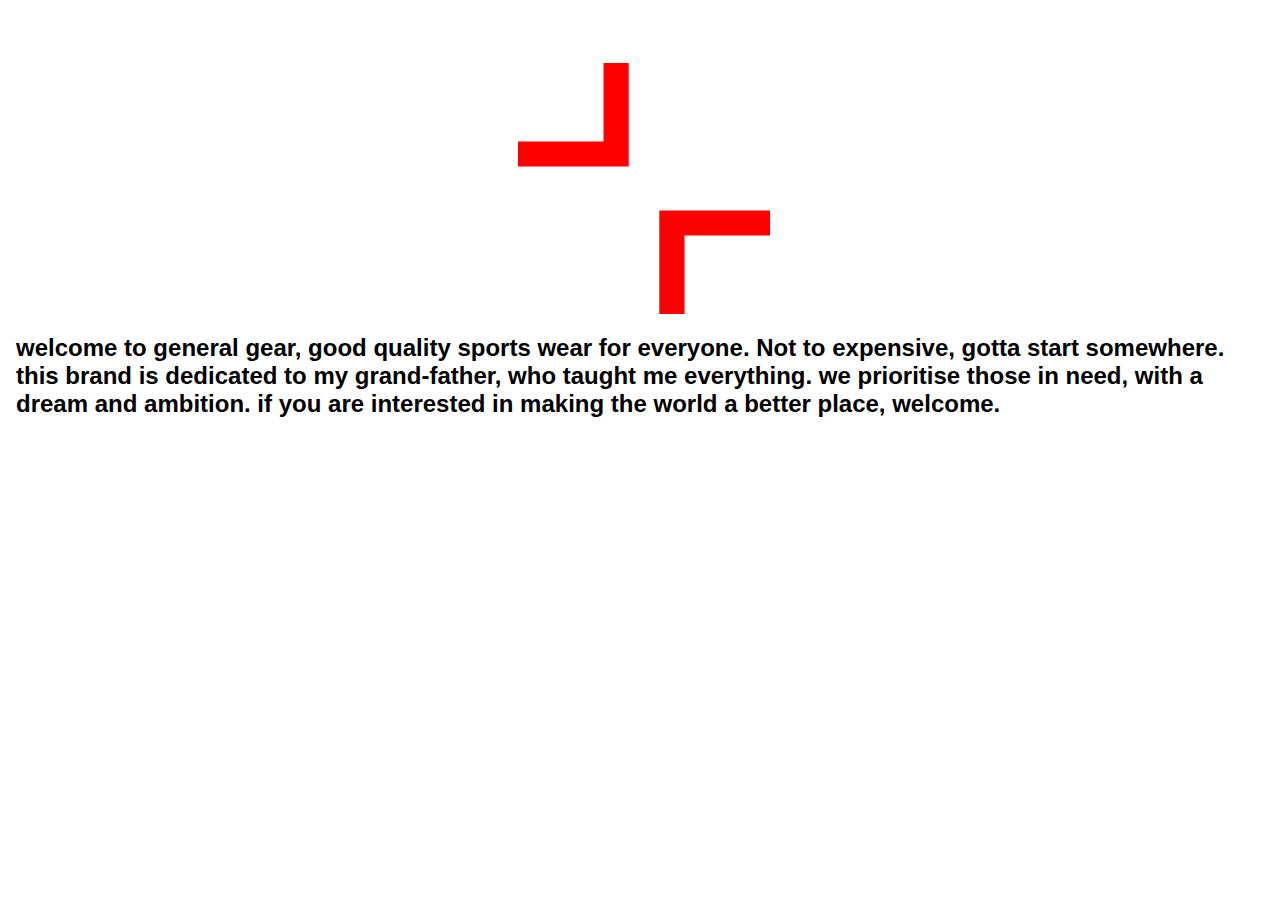
==== gg.html @ 935e2d96 "commit" ====
<!DOCTYPE html>
<html>
<head>
<title>GG</title>
<style>
    body {background-color: white ; font-family: Helvetica; margin-left: 1em;}
    p {color: white,; margin-left: 3em;}
    h1    {color: red; text-align: center ; font-size: 3em;}
    h1,p{ container: 56px;}
    img {   align:center}
    .center {
        display: block;
        margin-left: auto;
        margin-right: auto;
        margin-top: 5%;
        width: 20%;
    }
    
    h2 {
        font-size: 1.5em ;
        
    }

    </style>
</head>

<body>
    <img src="/img/logo.svg" alt="logo" class="center">

<!-- <h1>general gear</h1> -->
<h2>welcome to general gear, good quality sports wear for everyone. Not to expensive, gotta start somewhere.
this brand is dedicated to my grand-father, who taught me everything. we prioritise those in need, with a dream and ambition. if you are interested in making the world a better place, welcome.
<h2>
    <img src="/img/group.png" alt="">


</body>

</html>
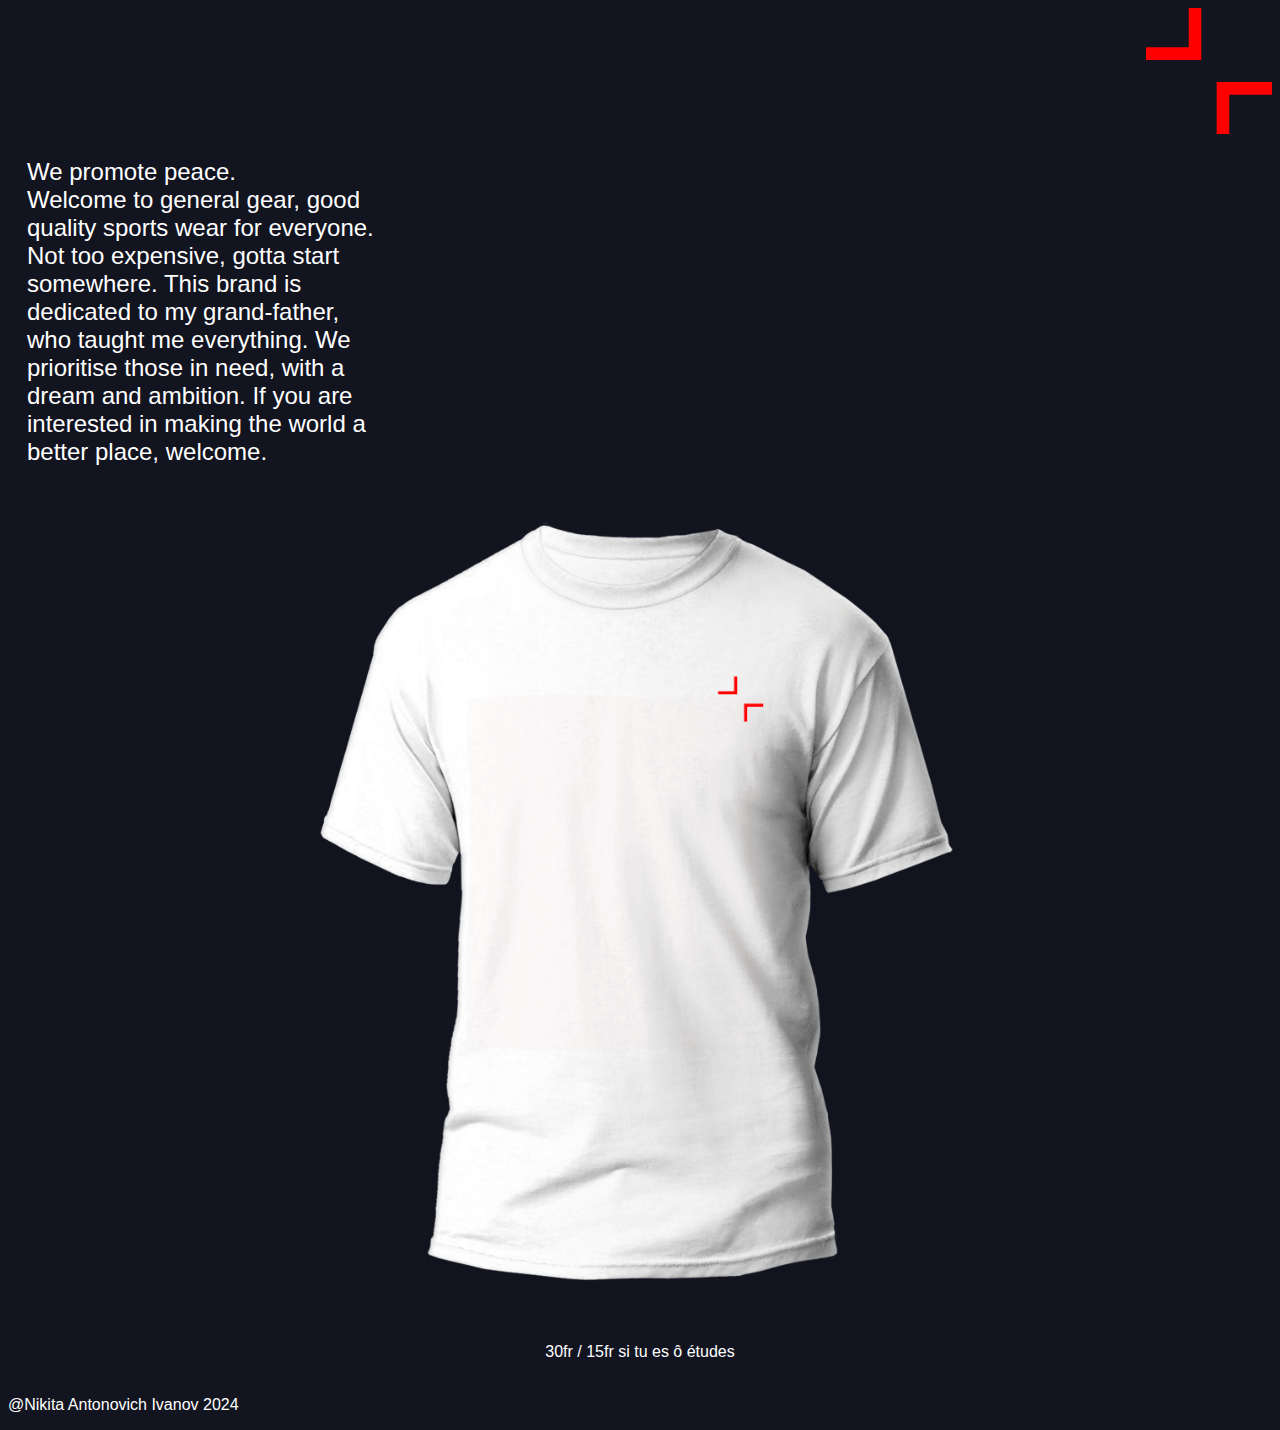
==== commit 64816aed: "commit" ====
--- a/gg.html
+++ b/gg.html
@@ -1,37 +1,68 @@
 <!DOCTYPE html>
 <html>
 <head>
-<title>GG</title>
-<style>
-    body {background-color: white ; font-family: Helvetica; margin-left: 1em;}
-    p {color: white,; margin-left: 3em;}
-    h1    {color: red; text-align: center ; font-size: 3em;}
-    h1,p{ container: 56px;}
-    img {   align:center}
-    .center {
-        display: block;
-        margin-left: auto;
-        margin-right: auto;
-        margin-top: 5%;
-        width: 20%;
-    }
-    
-    h2 {
-        font-size: 1.5em ;
-        
-    }
-
-    </style>
+<title>General Gear</title>
+  <link rel="stylesheet" href="style.css">
 </head>
 
 <body>
-    <img src="/img/logo.svg" alt="logo" class="center">
+    <div>
+    
+    <!-- <button onclick="myFunc()">
+        darkmode
+    </button>
 
-<!-- <h1>general gear</h1> -->
-<h2>welcome to general gear, good quality sports wear for everyone. Not to expensive, gotta start somewhere.
-this brand is dedicated to my grand-father, who taught me everything. we prioritise those in need, with a dream and ambition. if you are interested in making the world a better place, welcome.
+    <script>
+        let result = document.getElementById("GFG");
+ 
+        function changeColor(color) {
+            document.body.style.background = color;
+            document.body.style.fontcolor = 
+        }
+ 
+        function myFunc() {
+            changeColor('#121420');
+        }        
+    </script> -->
+
+<!-- LOGO -->
+<div id="logo">
+<img src="/img/logo.svg" alt="logo" class="center">
+<!-- <p id="header">General Gear</p> -->
+</div>
+</div>
+
+
+<!-- TEXT -->
+<div id="intro">
+<h2 class="intro">
+    We promote peace.
+    <br>
+    Welcome to general gear, good quality sports wear for everyone.
+    Not too expensive, gotta start somewhere. This brand is dedicated to my grand-father, who taught me everything. 
+    We prioritise those in need, with a dream and ambition. If you are interested in making the world a better place, welcome.
 <h2>
-    <img src="/img/group.png" alt="">
+</div>
+
+
+<!-- LSM COLLAB -->
+<!-- <img src="/img/lsm.jpg" alt="logo" class="lsm"> -->
+
+<div id="shirt">
+<img src="/img/shirt.png" alt="" id="sss">
+<p id="price">30fr / 15fr si tu es ô études</p>
+<!-- <a href="mailto:nikita.ivanovch1@gmail.com?subject:Order">now</a></p> -->
+<!-- <p id="price">limited to 100 t-shirts, order <a href="mailto:nikita.ivanovch1@gmail.com?subject= Order-InsertNameAndAdress">now</a></p> -->
+
+</div>
+
+<div id="copywrite">
+<p>@Nikita Antonovich Ivanov 2024</p>
+</div>
+
+<!-- <a href="instagram">
+    <img src="/img/darkmode.png" alt="HTML tutorial" style="width:42px;height:42px;">
+  </a> -->
 
 
 </body>
--- a/style.css
+++ b/style.css
@@ -0,0 +1,115 @@
+    body {
+        background-color: #121420 ; 
+        font-family: Helvetica; 
+        color:white;
+        };
+    p { 
+        margin-left: 3em
+    };
+    h1    {color: red; 
+           text-align: center ; 
+           font-size: 3em;}
+    
+    h1,p{ container: 56px};
+    img {   align:center};
+
+    h2 {
+        margin-top: 5%;
+        display: flex;
+        font-size: 1.5em;  
+        text-align: justify;   
+        display: flex;
+        font-size: 1.5em; 
+    }
+
+    a{
+        text-decoration: line-through;
+        color: red;
+    }
+    
+    .center {
+        display: auto;
+        margin-left: auto;
+        margin-right: auto;
+        /* margin-top: 5%; */
+        width: 10%;
+    }
+
+    #intro{
+        width: 30%;
+        display: flex;
+    }
+
+    
+
+
+    .intro{
+        font-weight: 200;
+        margin-left: 5%;
+    }
+
+    .lsm{
+        display: inline;
+        margin-left: 0;
+        margin-right: 0;
+        width: 100%;
+        
+    }
+
+    #shirt{
+        max-width: fit-content;
+        margin-left: auto;
+        margin-right: auto;
+        width: 100% ;
+    }
+
+    #price{
+        margin: auto;
+        width: 50%;
+        /* border: 3px solid green; */
+        padding: 10px;
+        text-align: center;
+    }
+
+    #copywrite{
+        display: auto;
+        margin-left: auto;
+        margin-right: auto;
+        margin-top: 2%;
+        /* width: 50%; */
+        
+    }
+
+    #logo{
+        text-align: right;
+        font-weight: 3em;
+    }
+
+    /* header */
+    #header{
+        font-size:60%;
+    }
+
+    #darkmode{
+        scale: 10%;
+    }
+
+    .button {
+        background-color: #04AA6D;
+        border: none;
+        color: white;
+        padding: 15px 32px;
+        text-align: center;
+        text-decoration: none;
+        display: inline-block;
+        font-size: 16px;
+        margin: 4px 2px;
+        cursor: pointer;
+      }
+
+    #sss{
+        width: 100%;
+    }
+
+
+
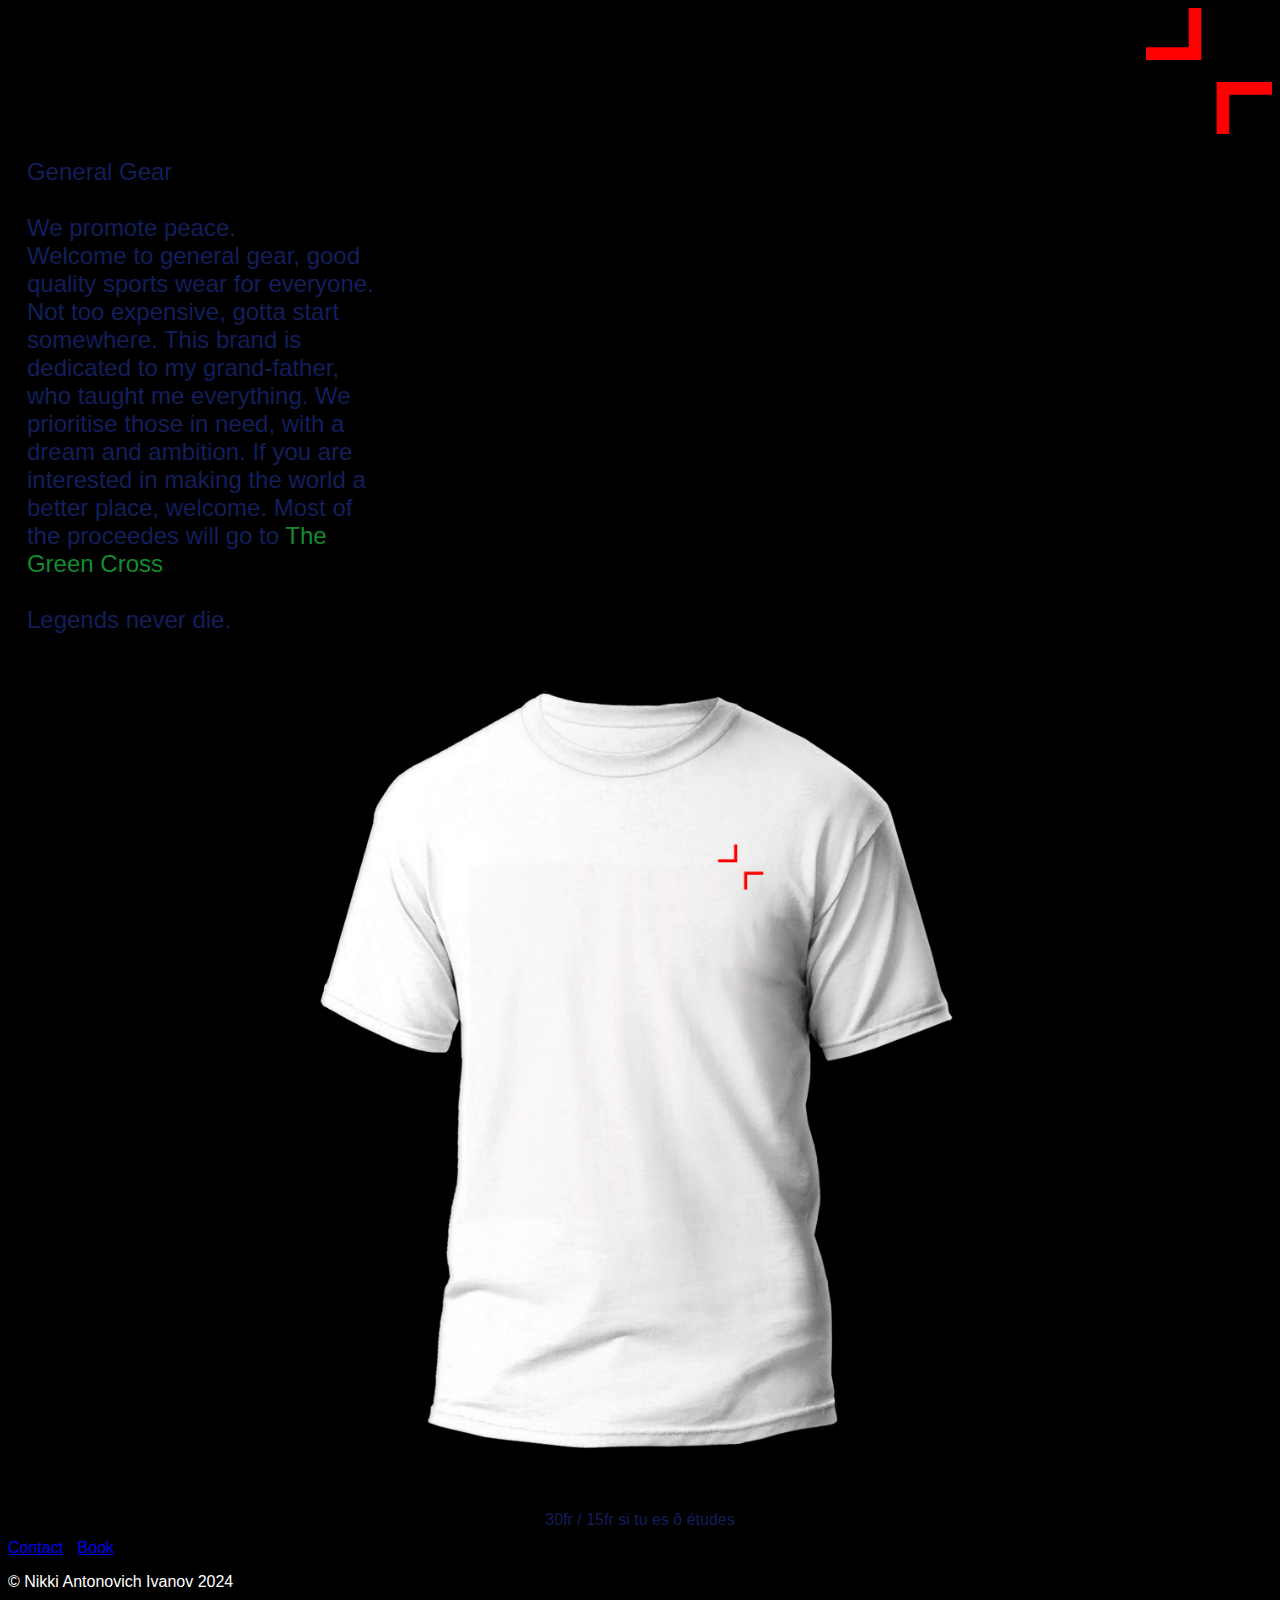
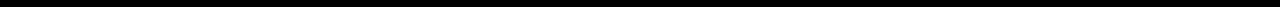
==== commit 441a74d4: "commit" ====
--- a/gg.html
+++ b/gg.html
@@ -36,12 +36,18 @@
 <!-- TEXT -->
 <div id="intro">
 <h2 class="intro">
+    <b>General Gear</b>
+    <br>
+    <br>
     We promote peace.
     <br>
     Welcome to general gear, good quality sports wear for everyone.
     Not too expensive, gotta start somewhere. This brand is dedicated to my grand-father, who taught me everything. 
-    We prioritise those in need, with a dream and ambition. If you are interested in making the world a better place, welcome.
-<h2>
+    We prioritise those in need, with a dream and ambition. If you are interested in making the world a better place, welcome. Most of the proceedes will go to <a style="color: rgb(20, 139, 47); text-decoration: none;" target="_blank" href="https://greencross.ch/en/">The Green Cross</a>
+    <br>
+    <br>
+    Legends never die. 
+    <h2>
 </div>
 
 
@@ -52,19 +58,15 @@
 <img src="/img/shirt.png" alt="" id="sss">
 <p id="price">30fr / 15fr si tu es ô études</p>
 <!-- <a href="mailto:nikita.ivanovch1@gmail.com?subject:Order">now</a></p> -->
-<!-- <p id="price">limited to 100 t-shirts, order <a href="mailto:nikita.ivanovch1@gmail.com?subject= Order-InsertNameAndAdress">now</a></p> -->
-
+<!-- <p id="price">order<a href="mailto:generalgear@ik.me?subject= Order-InsertNameAndAdress">/p></a>< -->
+<a href="https://www.youtube.com/watch?v=dQw4w9WgXcQ">Contact<a>
+<a href="https://www.mediafire.com/file/kbapbvj7nhpiahh/V_FOR_VENDETTA.pdf/file" id="price" target="_blank">Book</a>
 </div>
 
-<div id="copywrite">
-<p>@Nikita Antonovich Ivanov 2024</p>
+<div id="copywright">
+<p style="color: white; flex: auto;"> © Nikki Antonovich Ivanov 2024</p>
+<!-- Legends never die -->
 </div>
-
-<!-- <a href="instagram">
-    <img src="/img/darkmode.png" alt="HTML tutorial" style="width:42px;height:42px;">
-  </a> -->
-
-
 </body>
 
 </html>--- a/style.css
+++ b/style.css
@@ -1,7 +1,7 @@
     body {
-        background-color: #121420 ; 
+        background-color: #000000 ; 
         font-family: Helvetica; 
-        color:white;
+        color:rgb(18, 31, 91);
         };
     p { 
         margin-left: 3em
@@ -23,8 +23,8 @@
     }
 
     a{
-        text-decoration: line-through;
-        color: red;
+        /* text-decoration: line-through; */
+        /* color: red; */
     }
     
     .center {
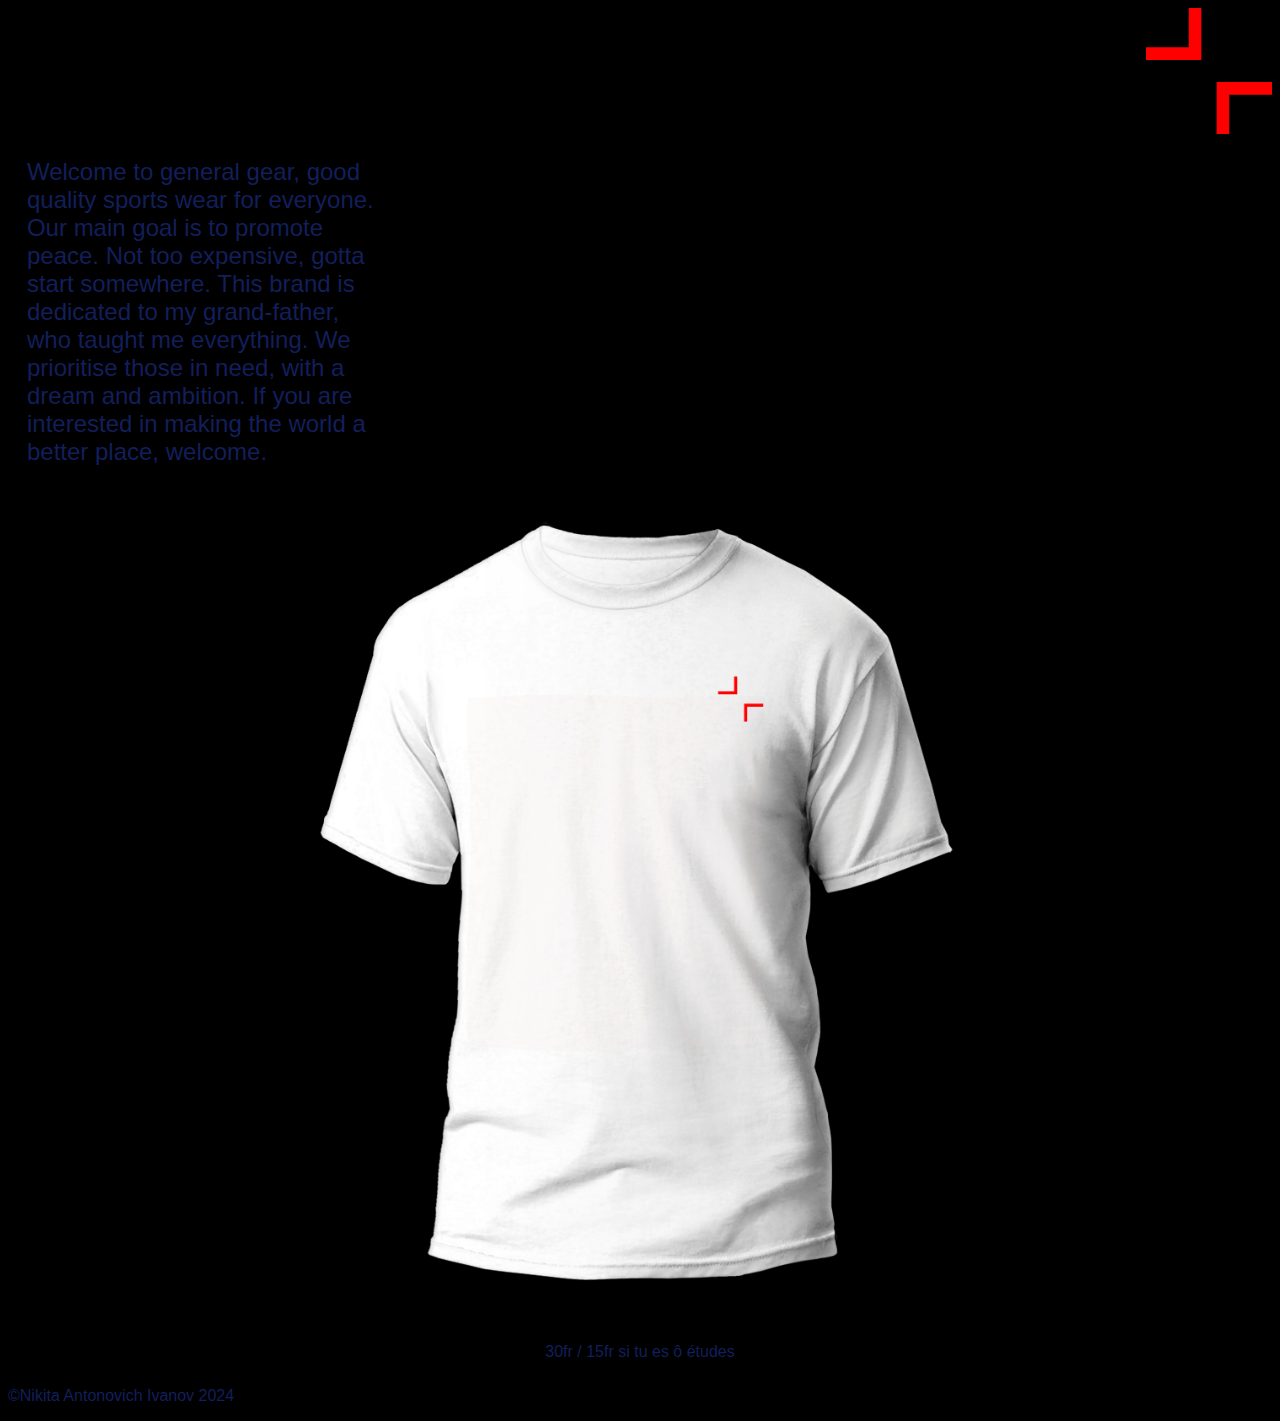
==== commit 51495361: "commit-website-project" ====
--- a/gg.html
+++ b/gg.html
@@ -36,18 +36,11 @@
 <!-- TEXT -->
 <div id="intro">
 <h2 class="intro">
-    <b>General Gear</b>
-    <br>
-    <br>
-    We promote peace.
-    <br>
-    Welcome to general gear, good quality sports wear for everyone.
+
+    Welcome to general gear, good quality sports wear for everyone. Our main goal is to promote peace.
     Not too expensive, gotta start somewhere. This brand is dedicated to my grand-father, who taught me everything. 
-    We prioritise those in need, with a dream and ambition. If you are interested in making the world a better place, welcome. Most of the proceedes will go to <a style="color: rgb(20, 139, 47); text-decoration: none;" target="_blank" href="https://greencross.ch/en/">The Green Cross</a>
-    <br>
-    <br>
-    Legends never die. 
-    <h2>
+    We prioritise those in need, with a dream and ambition. If you are interested in making the world a better place, welcome.
+<h2>
 </div>
 
 
@@ -58,15 +51,19 @@
 <img src="/img/shirt.png" alt="" id="sss">
 <p id="price">30fr / 15fr si tu es ô études</p>
 <!-- <a href="mailto:nikita.ivanovch1@gmail.com?subject:Order">now</a></p> -->
-<!-- <p id="price">order<a href="mailto:generalgear@ik.me?subject= Order-InsertNameAndAdress">/p></a>< -->
-<a href="https://www.youtube.com/watch?v=dQw4w9WgXcQ">Contact<a>
-<a href="https://www.mediafire.com/file/kbapbvj7nhpiahh/V_FOR_VENDETTA.pdf/file" id="price" target="_blank">Book</a>
+<!-- <p id="price">limited to 100 t-shirts, order <a href="mailto:nikita.ivanovch1@gmail.com?subject= Order-InsertNameAndAdress">now</a></p> -->
+
 </div>
 
 <div id="copywright">
-<p style="color: white; flex: auto;"> © Nikki Antonovich Ivanov 2024</p>
-<!-- Legends never die -->
+<p> ©Nikita Antonovich Ivanov 2024</p>
 </div>
+
+<!-- <a href="instagram">
+    <img src="/img/darkmode.png" alt="HTML tutorial" style="width:42px;height:42px;">
+  </a> -->
+
+
 </body>
 
 </html>